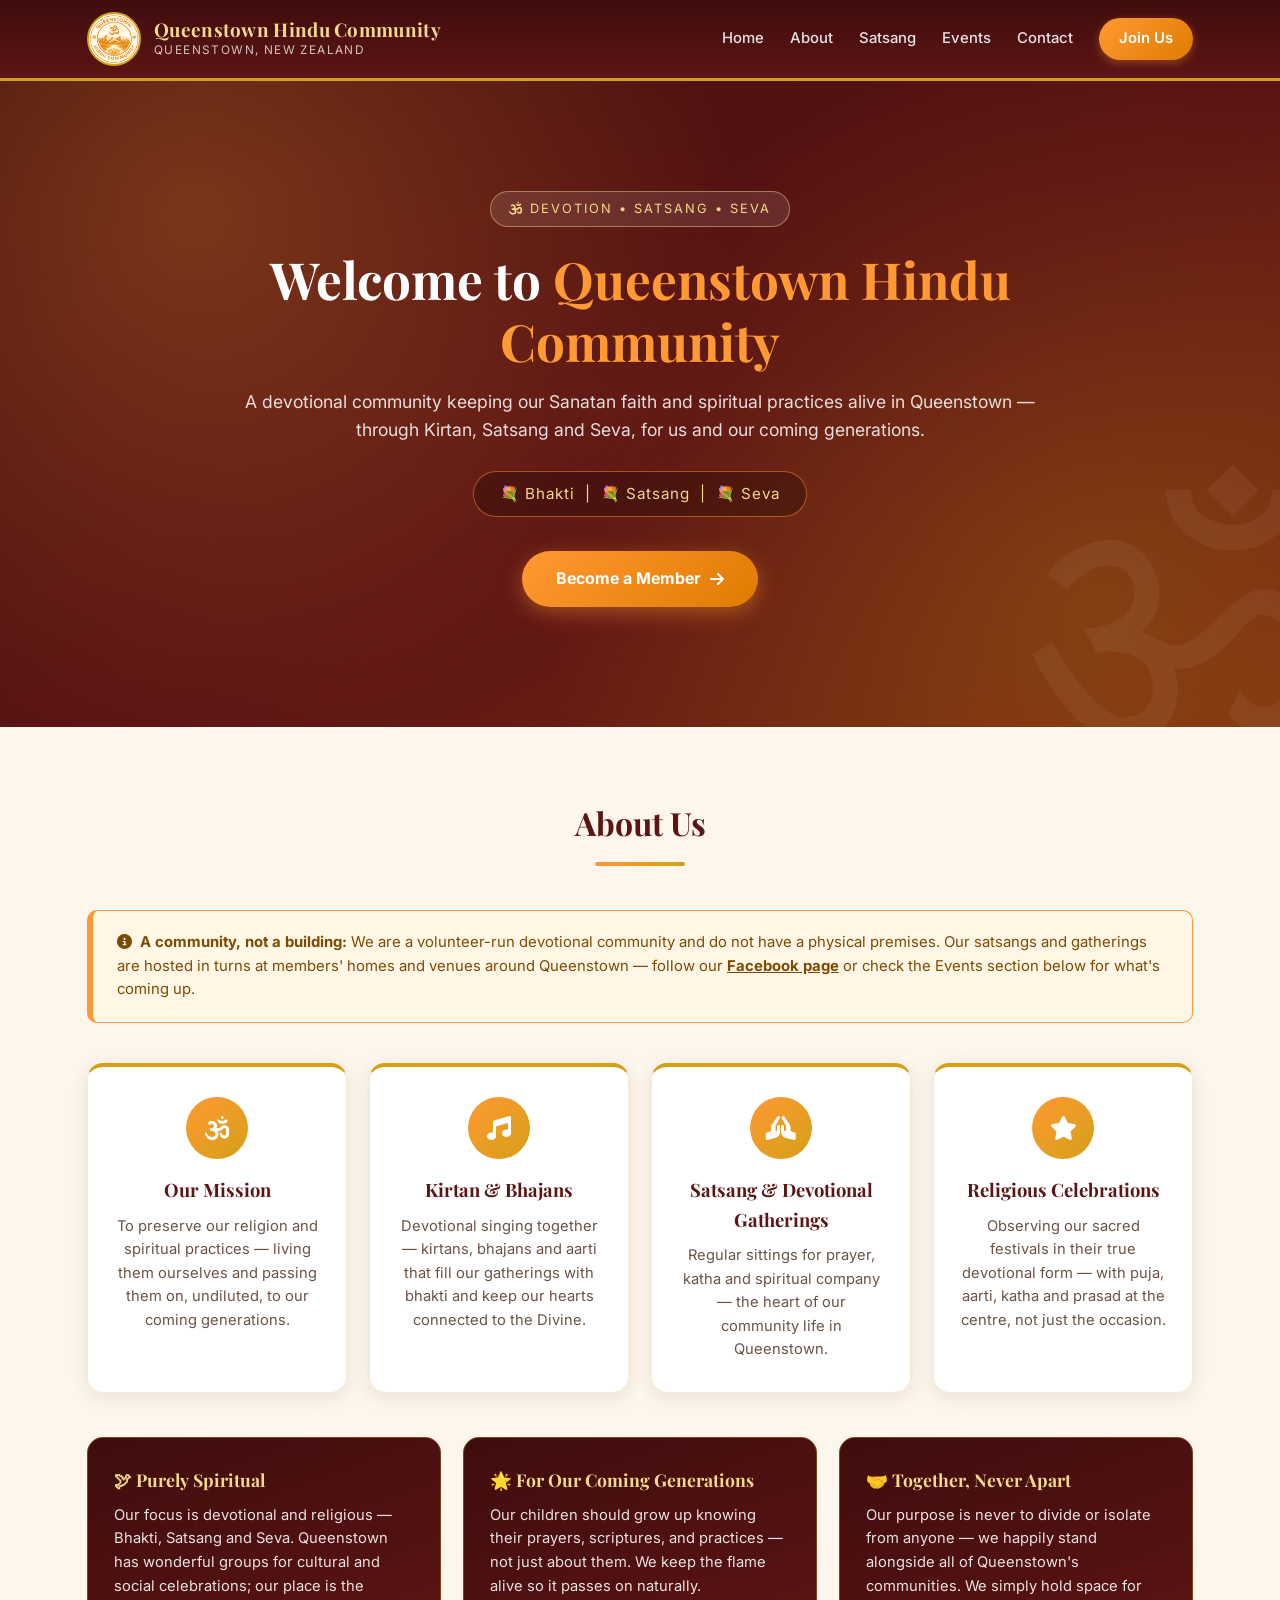
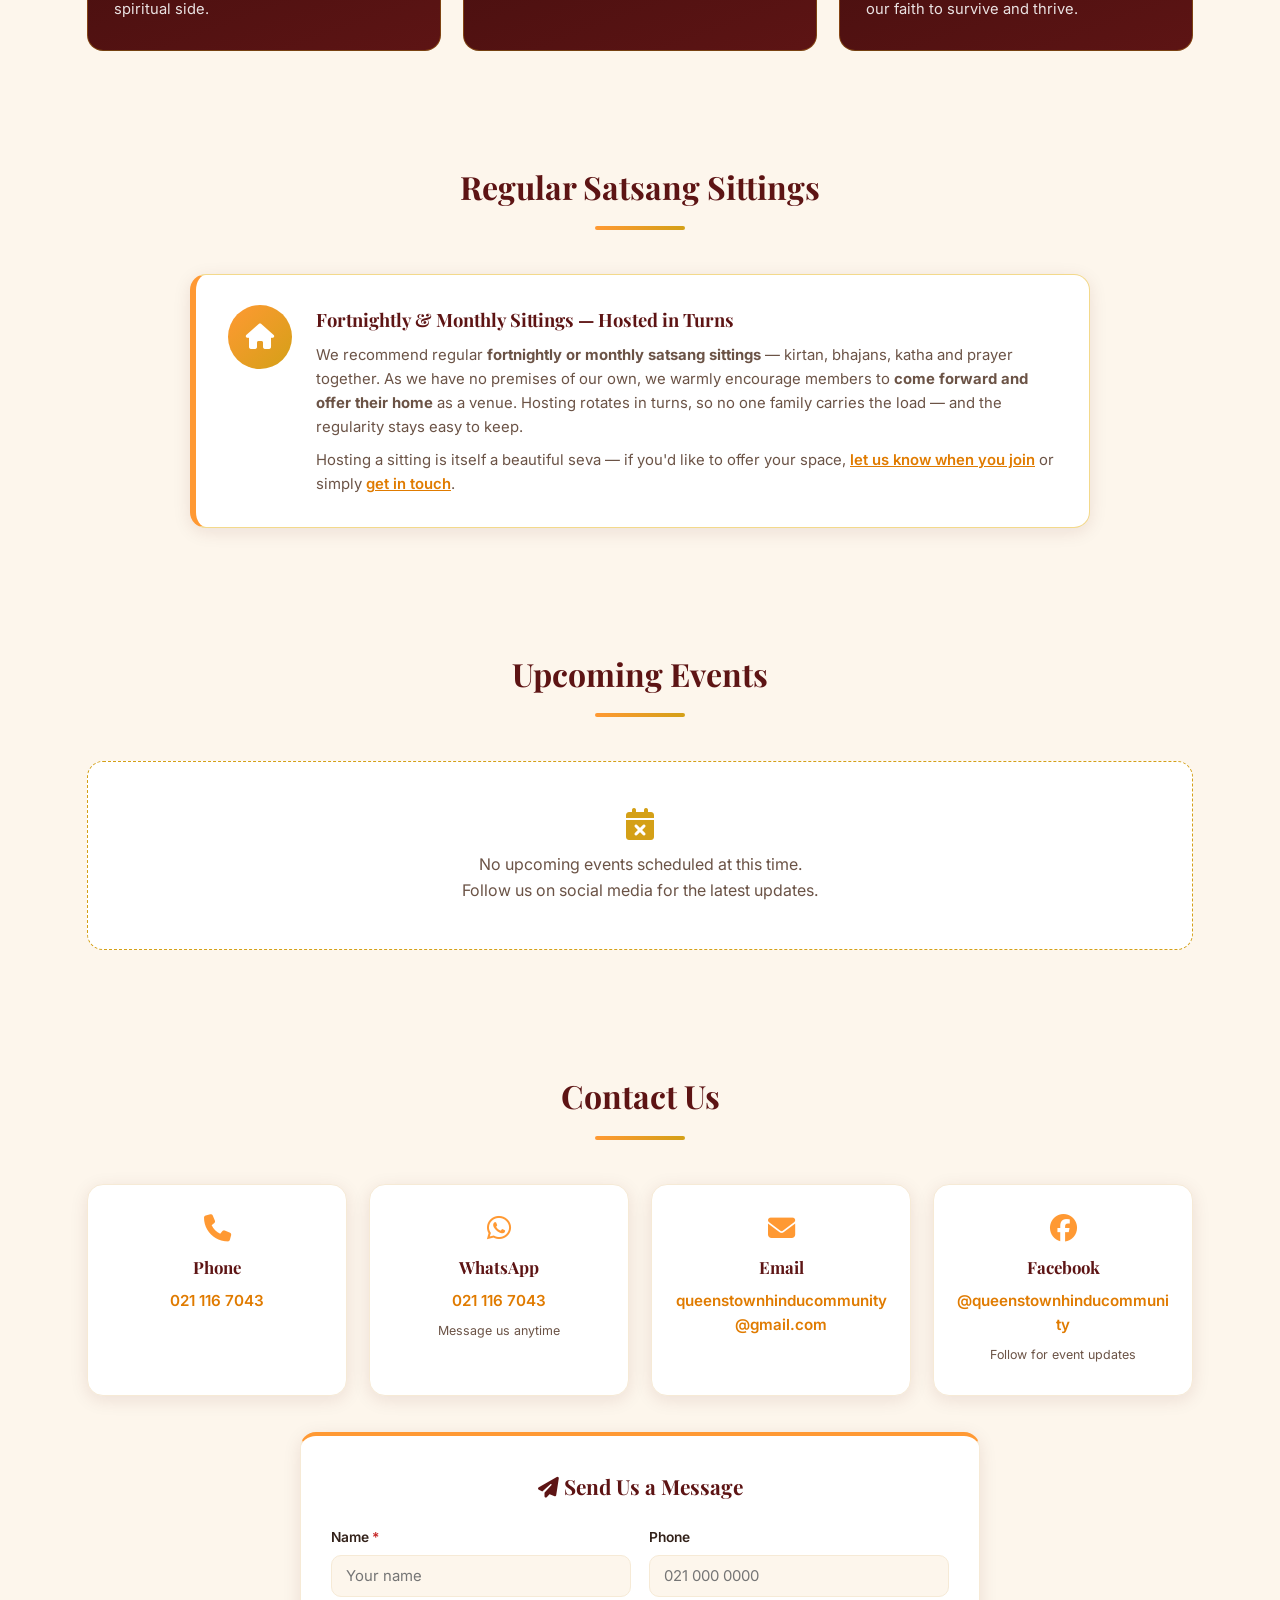
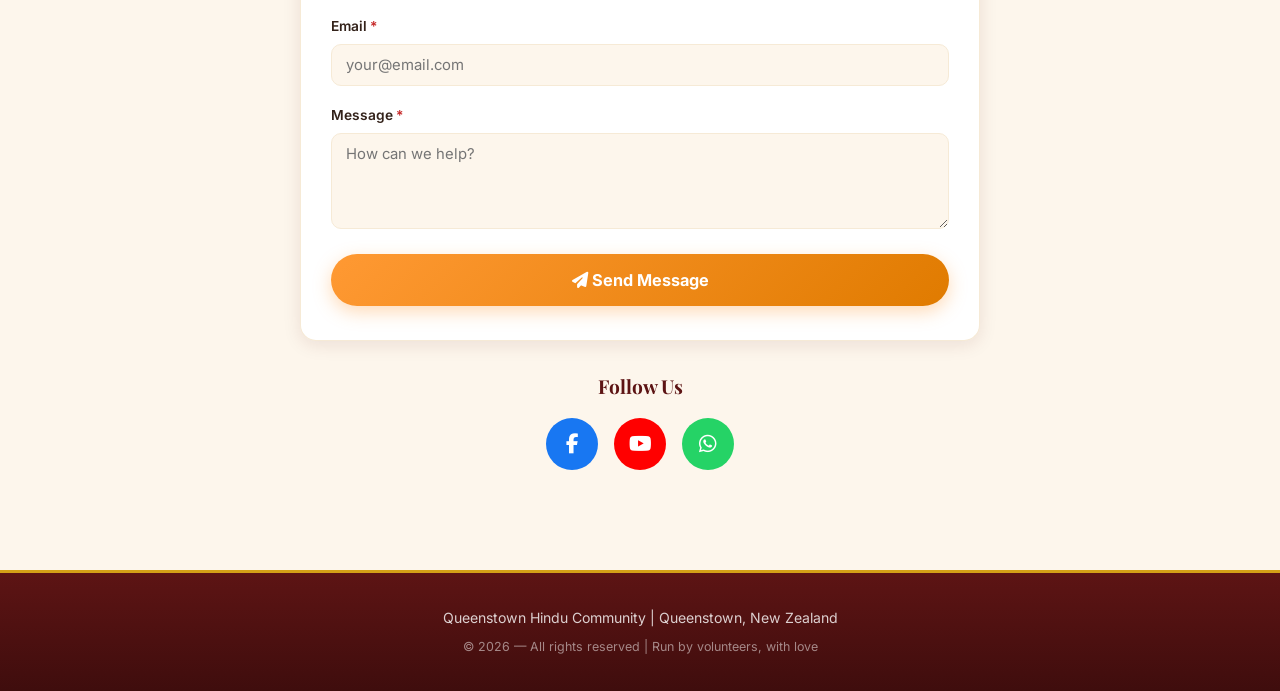
==== index.html @ 693d2338 "Initial commit: Queenstown Hindu Community website Static devotional community site for Queenstown H" ====
<!DOCTYPE html>
<html lang="en">
<head>
  <meta charset="UTF-8">
  <meta name="viewport" content="width=device-width, initial-scale=1.0">
  <title>Queenstown Hindu Community | Hindu Community Group in Queenstown NZ</title>
  <meta name="description" content="Queenstown Hindu Community — a devotional Hindu community in Queenstown, New Zealand. Kirtan, Satsang, Seva and religious celebrations, keeping our faith and practices alive for coming generations.">
  <meta name="keywords" content="Hindu Community Queenstown, Hindu Queenstown, Satsang Queenstown, Kirtan Queenstown, Bhajan Queenstown, Hindu temple Queenstown, Puja Queenstown, Hindu New Zealand">
  <meta name="author" content="Queenstown Hindu Community">
  <meta name="robots" content="index, follow">
  <meta name="theme-color" content="#3f0d0d">
  <!-- Open Graph -->
  <meta property="og:title" content="Queenstown Hindu Community">
  <meta property="og:description" content="A devotional Hindu community in Queenstown, New Zealand — Kirtan, Satsang, Seva and religious celebrations.">
  <meta property="og:type" content="website">
  <meta property="og:locale" content="en_NZ">
  <link rel="stylesheet" href="styles.css">
  <link rel="stylesheet" href="https://cdnjs.cloudflare.com/ajax/libs/font-awesome/6.4.0/css/all.min.css">
  <link href="https://fonts.googleapis.com/css2?family=Playfair+Display:wght@500;600;700&family=Inter:wght@300;400;500;600;700&display=swap" rel="stylesheet">
  <link rel="icon" type="image/png" href="logo.png">
</head>
<body>

  <!-- Navigation -->
  <nav class="navbar">
    <div class="nav-container">
      <div class="logo-container">
        <img src="logo.png" alt="Queenstown Hindu Community Logo" class="logo-img"
             onerror="if(!this.dataset.f){this.dataset.f=1;this.src='logo.jpg';}else{this.style.display='none';}">
        <div class="site-title">
          <h1>Queenstown Hindu Community</h1>
          <p>Queenstown, New Zealand</p>
        </div>
      </div>
      <button class="mobile-menu-btn" id="mobileMenuBtn" aria-label="Toggle menu">
        <i class="fas fa-bars"></i>
      </button>
      <div class="nav-links" id="navLinks">
        <a href="#home">Home</a>
        <a href="#about">About</a>
        <a href="#sittings">Satsang</a>
        <a href="#events">Events</a>
        <a href="#contact">Contact</a>
        <a href="form.html" class="nav-cta">Join Us</a>
      </div>
    </div>
  </nav>

  <!-- Hero -->
  <section id="home" class="hero">
    <div class="hero-content">
      <div class="hero-eyebrow">
        <i class="fas fa-om"></i> Devotion &bull; Satsang &bull; Seva
      </div>
      <h1>Welcome to <span>Queenstown Hindu Community</span></h1>
      <p>A devotional community keeping our Sanatan faith and spiritual practices alive in Queenstown &mdash; through Kirtan, Satsang and Seva, for us and our coming generations.</p>
      <div class="hero-badge">
        <span>&#128144;</span> Bhakti &nbsp;|&nbsp; <span>&#128144;</span> Satsang &nbsp;|&nbsp; <span>&#128144;</span> Seva
      </div>
      <br>
      <a href="form.html" class="hero-btn">
        Become a Member <i class="fas fa-arrow-right"></i>
      </a>
    </div>
  </section>

  <!-- About -->
  <div class="container" id="about">
    <div class="section-title">
      <h2>About Us</h2>
      <div class="title-border"></div>
    </div>

    <div class="address-warning">
      <i class="fas fa-circle-info"></i>
      <strong>&nbsp;A community, not a building:</strong>
      We are a volunteer-run devotional community and do not have a physical premises.
      Our satsangs and gatherings are hosted in turns at members' homes and venues around Queenstown &mdash; follow our
      <a href="https://facebook.com/queenstownhinducommunity" target="_blank" rel="noopener noreferrer" style="color:#7c4a00;font-weight:700;">Facebook page</a>
      or check the Events section below for what's coming up.
    </div>

    <div class="card-grid">
      <div class="card">
        <div class="card-icon"><i class="fas fa-om"></i></div>
        <h3>Our Mission</h3>
        <p>To preserve our religion and spiritual practices &mdash; living them ourselves and passing them on, undiluted, to our coming generations.</p>
      </div>
      <div class="card">
        <div class="card-icon"><i class="fas fa-music"></i></div>
        <h3>Kirtan &amp; Bhajans</h3>
        <p>Devotional singing together &mdash; kirtans, bhajans and aarti that fill our gatherings with bhakti and keep our hearts connected to the Divine.</p>
      </div>
      <div class="card">
        <div class="card-icon"><i class="fas fa-hands-praying"></i></div>
        <h3>Satsang &amp; Devotional Gatherings</h3>
        <p>Regular sittings for prayer, katha and spiritual company &mdash; the heart of our community life in Queenstown.</p>
      </div>
      <div class="card">
        <div class="card-icon"><i class="fas fa-star"></i></div>
        <h3>Religious Celebrations</h3>
        <p>Observing our sacred festivals in their true devotional form &mdash; with puja, aarti, katha and prasad at the centre, not just the occasion.</p>
      </div>
    </div>

    <div class="mission-vision">
      <div class="mv-box">
        <h3>&#128330; Purely Spiritual</h3>
        <p>Our focus is devotional and religious &mdash; Bhakti, Satsang and Seva. Queenstown has wonderful groups for cultural and social celebrations; our place is the spiritual side.</p>
      </div>
      <div class="mv-box">
        <h3>&#127775; For Our Coming Generations</h3>
        <p>Our children should grow up knowing their prayers, scriptures, and practices &mdash; not just about them. We keep the flame alive so it passes on naturally.</p>
      </div>
      <div class="mv-box">
        <h3>&#129309; Together, Never Apart</h3>
        <p>Our purpose is never to divide or isolate from anyone &mdash; we happily stand alongside all of Queenstown's communities. We simply hold space for our faith to survive and thrive.</p>
      </div>
    </div>
  </div>

  <!-- Regular Sittings -->
  <div class="container" id="sittings">
    <div class="section-title">
      <h2>Regular Satsang Sittings</h2>
      <div class="title-border"></div>
    </div>
    <div class="host-callout">
      <div class="host-callout-icon"><i class="fas fa-home"></i></div>
      <div class="host-callout-text">
        <h3>Fortnightly &amp; Monthly Sittings &mdash; Hosted in Turns</h3>
        <p>
          We recommend regular <strong>fortnightly or monthly satsang sittings</strong> &mdash; kirtan, bhajans,
          katha and prayer together. As we have no premises of our own, we warmly encourage members to
          <strong>come forward and offer their home</strong> as a venue. Hosting rotates in turns, so no one
          family carries the load &mdash; and the regularity stays easy to keep.
        </p>
        <p style="margin-top:10px;">
          Hosting a sitting is itself a beautiful seva &mdash; if you'd like to offer your space,
          <a href="form.html">let us know when you join</a> or simply <a href="#contact">get in touch</a>.
        </p>
      </div>
    </div>
  </div>

  <!-- Events -->
  <div class="container" id="events">
    <div class="section-title">
      <h2>Upcoming Events</h2>
      <div class="title-border"></div>
    </div>
    <div id="eventsContainer" class="events-grid">
      <div class="loading-spinner"><i class="fas fa-spinner fa-spin"></i> Loading events&hellip;</div>
    </div>
  </div>

  <!-- Lightbox -->
  <div id="lightboxModal" class="lightbox">
    <button class="lightbox-close" id="lightboxClose">&times;</button>
    <img class="lightbox-content" id="lightboxImage" alt="Event poster">
  </div>

  <!-- Contact -->
  <div class="container" id="contact">
    <div class="section-title">
      <h2>Contact Us</h2>
      <div class="title-border"></div>
    </div>
    <div class="contact-wrapper">
      <div class="contact-info-grid">
        <div class="contact-card">
          <i class="fas fa-phone"></i>
          <h3>Phone</h3>
          <p><a href="tel:+64211167043">021 116 7043</a></p>
        </div>
        <div class="contact-card">
          <i class="fab fa-whatsapp"></i>
          <h3>WhatsApp</h3>
          <p><a href="https://wa.me/64211167043" target="_blank" rel="noopener noreferrer">021 116 7043</a></p>
          <small>Message us anytime</small>
        </div>
        <div class="contact-card">
          <i class="fas fa-envelope"></i>
          <h3>Email</h3>
          <p><a href="mailto:queenstownhinducommunity@gmail.com">queenstownhinducommunity@gmail.com</a></p>
        </div>
        <div class="contact-card">
          <i class="fab fa-facebook"></i>
          <h3>Facebook</h3>
          <p><a href="https://facebook.com/queenstownhinducommunity" target="_blank" rel="noopener noreferrer">@queenstownhinducommunity</a></p>
          <small>Follow for event updates</small>
        </div>
      </div>

      <!-- Contact form -->
      <div class="contact-form-box">
        <h3><i class="fas fa-paper-plane"></i> Send Us a Message</h3>
        <form id="contactForm" novalidate>
          <!-- TODO: replace with your Web3Forms access key for queenstownhinducommunity@gmail.com (free at web3forms.com) -->
          <input type="hidden" name="access_key" value="YOUR_WEB3FORMS_ACCESS_KEY_HERE">
          <input type="hidden" name="subject" value="Website Contact — Queenstown Hindu Community">
          <input type="hidden" name="from_name" value="QHC Website Contact Form">
          <input type="checkbox" name="botcheck" style="display:none" tabindex="-1" autocomplete="off">

          <div class="form-grid">
            <div class="form-field">
              <label for="cName">Name <span class="req">*</span></label>
              <input type="text" id="cName" name="Name" placeholder="Your name" required>
            </div>
            <div class="form-field">
              <label for="cPhone">Phone</label>
              <input type="tel" id="cPhone" name="Phone" placeholder="021 000 0000">
            </div>
            <div class="form-field field-full">
              <label for="cEmail">Email <span class="req">*</span></label>
              <input type="email" id="cEmail" name="Email" placeholder="your@email.com" required>
            </div>
            <div class="form-field field-full">
              <label for="cMsg">Message <span class="req">*</span></label>
              <textarea id="cMsg" name="Message" rows="4" placeholder="How can we help?" required></textarea>
            </div>
          </div>
          <br>
          <button type="submit" class="submit-btn" id="contactSubmitBtn">
            <i class="fas fa-paper-plane"></i> Send Message
          </button>

          <div class="result-msg success" id="contactSuccessMsg">
            <i class="fas fa-check-circle"></i>
            <strong>Message Sent!</strong>
            Thank you for getting in touch &mdash; we'll reply as soon as we can.
          </div>
          <div class="result-msg error" id="contactErrorMsg">
            <i class="fas fa-exclamation-circle"></i>
            <strong>Message Failed</strong>
            Something went wrong. Please try again, or email us directly at
            <a href="mailto:queenstownhinducommunity@gmail.com">queenstownhinducommunity@gmail.com</a>
          </div>
        </form>
      </div>

      <div class="social-section">
        <h3>Follow Us</h3>
        <div class="social-icons">
          <a href="https://facebook.com/queenstownhinducommunity" target="_blank" rel="noopener noreferrer" class="social-icon facebook" aria-label="Facebook">
            <i class="fab fa-facebook-f"></i>
          </a>
          <a href="https://www.youtube.com/@QueenstownHinduCommunity" target="_blank" rel="noopener noreferrer" class="social-icon youtube" aria-label="YouTube">
            <i class="fab fa-youtube"></i>
          </a>
          <a href="https://wa.me/64211167043" target="_blank" rel="noopener noreferrer" class="social-icon whatsapp" aria-label="WhatsApp">
            <i class="fab fa-whatsapp"></i>
          </a>
        </div>
      </div>
    </div>
  </div>

  <!-- Footer -->
  <footer class="footer">
    <p>Queenstown Hindu Community | Queenstown, New Zealand</p>
    <p class="copyright">&copy; 2026 &mdash; All rights reserved | Run by volunteers, with love</p>
  </footer>

  <script src="script.js"></script>
  <script>
    // Contact form — Web3Forms AJAX, inline result
    document.getElementById('contactForm').addEventListener('submit', async function (e) {
      e.preventDefault();
      const form = this;
      const btn = document.getElementById('contactSubmitBtn');
      const okEl = document.getElementById('contactSuccessMsg');
      const errEl = document.getElementById('contactErrorMsg');
      okEl.style.display = 'none';
      errEl.style.display = 'none';
      if (!form.checkValidity()) { form.reportValidity(); return; }
      btn.disabled = true;
      btn.innerHTML = '<i class="fas fa-spinner fa-spin"></i> Sending&hellip;';
      try {
        const object = {};
        new FormData(form).forEach((val, key) => { object[key] = val; });
        const res = await fetch('https://api.web3forms.com/submit', {
          method: 'POST',
          headers: { 'Content-Type': 'application/json', 'Accept': 'application/json' },
          body: JSON.stringify(object)
        });
        const data = await res.json();
        if (!data.success) throw new Error(data.message || 'Failed');
        okEl.style.display = 'block';
        form.reset();
        btn.disabled = false;
        btn.innerHTML = '<i class="fas fa-paper-plane"></i> Send Message';
      } catch (err) {
        errEl.style.display = 'block';
        btn.disabled = false;
        btn.innerHTML = '<i class="fas fa-paper-plane"></i> Try Again';
      }
    });
  </script>
</body>
</html>
---- styles.css ----
/* =====================================================
   Queenstown Hindu Community — styles.css
   Theme: warm saffron / deep maroon / gold — temple-inspired
   ===================================================== */

:root {
  --maroon:      #5d1414;
  --maroon-dark: #3f0d0d;
  --saffron:     #ff9933;
  --saffron-dk:  #e07b00;
  --gold:        #d4a017;
  --gold-lt:     #f3d98b;
  --cream:       #fdf6ec;
  --cream-dk:    #f6ead6;
  --ink:         #33221a;
  --ink-soft:    #6b5346;
  --white:       #ffffff;
  --success:     #2e7d32;
  --success-lt:  #e8f5e9;
  --error:       #c62828;
  --error-lt:    #ffebee;
  --radius:      10px;
  --radius-lg:   16px;
  --shadow:      0 4px 18px rgba(93, 20, 20, .10);
  --shadow-lg:   0 10px 34px rgba(93, 20, 20, .18);
}

* { margin: 0; padding: 0; box-sizing: border-box; }

html { scroll-behavior: smooth; }

body {
  font-family: 'Inter', system-ui, -apple-system, sans-serif;
  background: var(--cream);
  color: var(--ink);
  line-height: 1.6;
}

h1, h2, h3, .site-title h1 {
  font-family: 'Playfair Display', Georgia, serif;
}

/* ── Navbar ─────────────────────────────────────────── */
.navbar {
  background: linear-gradient(180deg, var(--maroon-dark), var(--maroon));
  border-bottom: 3px solid var(--gold);
  position: sticky;
  top: 0;
  z-index: 100;
}

.nav-container {
  max-width: 1150px;
  margin: 0 auto;
  padding: 12px 22px;
  display: flex;
  align-items: center;
  justify-content: space-between;
  gap: 14px;
  position: relative;
}

.logo-container {
  display: flex;
  align-items: center;
  gap: 13px;
  min-width: 0;
}

.logo-img {
  width: 54px;
  height: 54px;
  border-radius: 50%;
  background: var(--white);
  border: 2px solid var(--gold);
  object-fit: cover;
  flex-shrink: 0;
}

.site-title h1 {
  color: var(--gold-lt);
  font-size: 1.18rem;
  line-height: 1.25;
  font-weight: 700;
  letter-spacing: .3px;
}

.site-title p {
  color: rgba(255, 255, 255, .75);
  font-size: .74rem;
  letter-spacing: 1.4px;
  text-transform: uppercase;
}

.nav-links {
  display: flex;
  align-items: center;
  gap: 26px;
}

.nav-links a {
  color: rgba(255, 255, 255, .88);
  text-decoration: none;
  font-size: .93rem;
  font-weight: 500;
  transition: color .2s;
}

.nav-links a:hover { color: var(--saffron); }

.nav-links a.nav-cta {
  background: linear-gradient(135deg, var(--saffron), var(--saffron-dk));
  color: var(--white);
  padding: 9px 20px;
  border-radius: 999px;
  font-weight: 600;
  box-shadow: 0 3px 10px rgba(255, 153, 51, .35);
}

.nav-links a.nav-cta:hover { filter: brightness(1.08); color: var(--white); }

.mobile-menu-btn {
  display: none;
  background: none;
  border: none;
  color: var(--gold-lt);
  font-size: 1.5rem;
  cursor: pointer;
}

/* ── Hero ───────────────────────────────────────────── */
.hero {
  position: relative;
  background:
    radial-gradient(circle at 15% 20%, rgba(255, 153, 51, .28), transparent 45%),
    radial-gradient(circle at 85% 80%, rgba(212, 160, 23, .22), transparent 45%),
    linear-gradient(150deg, var(--maroon-dark) 0%, var(--maroon) 55%, #7a2c10 100%);
  color: var(--white);
  text-align: center;
  padding: 110px 24px 120px;
  overflow: hidden;
}

.hero::before {
  content: '\0950';           /* Om symbol watermark */
  position: absolute;
  right: -40px;
  bottom: -70px;
  font-size: 22rem;
  color: rgba(255, 255, 255, .05);
  font-family: Georgia, serif;
  pointer-events: none;
  line-height: 1;
}

.hero-overlay { display: none; }

.hero-content { position: relative; max-width: 820px; margin: 0 auto; }

.hero-eyebrow {
  display: inline-block;
  background: rgba(255, 255, 255, .1);
  border: 1px solid rgba(243, 217, 139, .45);
  color: var(--gold-lt);
  font-size: .8rem;
  letter-spacing: 2px;
  text-transform: uppercase;
  padding: 7px 18px;
  border-radius: 999px;
  margin-bottom: 22px;
}

.hero h1 {
  font-size: clamp(2rem, 5vw, 3.2rem);
  font-weight: 700;
  margin-bottom: 16px;
  line-height: 1.2;
}

.hero h1 span { color: var(--saffron); }

.hero p {
  font-size: 1.1rem;
  color: rgba(255, 255, 255, .85);
  margin-bottom: 26px;
}

.hero-badge {
  display: inline-block;
  background: rgba(0, 0, 0, .25);
  border: 1px solid rgba(255, 153, 51, .5);
  border-radius: 999px;
  padding: 10px 26px;
  font-size: .95rem;
  color: var(--gold-lt);
  letter-spacing: 1px;
  margin-bottom: 34px;
}

.hero-badge span { color: var(--saffron); }

.hero-btn {
  display: inline-flex;
  align-items: center;
  gap: 10px;
  background: linear-gradient(135deg, var(--saffron), var(--saffron-dk));
  color: var(--white);
  text-decoration: none;
  font-weight: 700;
  font-size: 1rem;
  padding: 15px 34px;
  border-radius: 999px;
  box-shadow: 0 6px 20px rgba(255, 153, 51, .4);
  transition: transform .2s, box-shadow .2s;
}

.hero-btn:hover { transform: translateY(-2px); box-shadow: 0 10px 26px rgba(255, 153, 51, .5); }

/* ── Sections ───────────────────────────────────────── */
.container {
  max-width: 1150px;
  margin: 0 auto;
  padding: 70px 22px 20px;
}

.section-title { text-align: center; margin-bottom: 44px; }

.section-title h2 {
  font-size: 2rem;
  color: var(--maroon);
  font-weight: 700;
}

.title-border {
  width: 90px;
  height: 4px;
  margin: 14px auto 0;
  border-radius: 4px;
  background: linear-gradient(90deg, var(--saffron), var(--gold));
}

/* ── Cards ──────────────────────────────────────────── */
.card-grid {
  display: grid;
  grid-template-columns: repeat(auto-fit, minmax(240px, 1fr));
  gap: 22px;
  margin-bottom: 44px;
}

.card {
  background: var(--white);
  border: 1px solid var(--cream-dk);
  border-top: 4px solid var(--gold);
  border-radius: var(--radius-lg);
  padding: 30px 24px;
  text-align: center;
  box-shadow: var(--shadow);
  transition: transform .2s, box-shadow .2s;
}

.card:hover { transform: translateY(-4px); box-shadow: var(--shadow-lg); }

.card-icon {
  width: 62px;
  height: 62px;
  margin: 0 auto 16px;
  border-radius: 50%;
  background: linear-gradient(135deg, var(--saffron), var(--gold));
  color: var(--white);
  display: flex;
  align-items: center;
  justify-content: center;
  font-size: 1.5rem;
}

.card h3 { color: var(--maroon); font-size: 1.15rem; margin-bottom: 10px; }

.card p { color: var(--ink-soft); font-size: .92rem; }

/* ── Mission / values boxes ─────────────────────────── */
.mission-vision {
  display: grid;
  grid-template-columns: repeat(auto-fit, minmax(280px, 1fr));
  gap: 22px;
  margin-bottom: 20px;
}

.mv-box {
  background: linear-gradient(160deg, var(--maroon-dark), var(--maroon));
  color: rgba(255, 255, 255, .88);
  border-radius: var(--radius-lg);
  padding: 28px 26px;
  border: 1px solid rgba(212, 160, 23, .35);
}

.mv-box h3 { color: var(--gold-lt); font-size: 1.1rem; margin-bottom: 10px; }

.mv-box p { font-size: .92rem; }

/* ── Notice banner ──────────────────────────────────── */
.address-warning {
  background: #fff6e6;
  border: 1.5px solid var(--saffron);
  border-left: 6px solid var(--saffron);
  border-radius: var(--radius);
  padding: 20px 24px;
  margin-bottom: 40px;
  font-size: .93rem;
  color: #7c4a00;
}

/* ── Events ─────────────────────────────────────────── */
.events-grid {
  display: grid;
  grid-template-columns: repeat(auto-fit, minmax(280px, 1fr));
  gap: 24px;
  margin-bottom: 30px;
}

.event-card {
  background: var(--white);
  border-radius: var(--radius-lg);
  overflow: hidden;
  border: 1px solid var(--cream-dk);
  box-shadow: var(--shadow);
  cursor: pointer;
  transition: transform .2s, box-shadow .2s;
}

.event-card:hover { transform: translateY(-4px); box-shadow: var(--shadow-lg); }

.event-card img { width: 100%; display: block; }

.event-label {
  padding: 13px 16px;
  font-size: .85rem;
  font-weight: 600;
  color: var(--maroon);
  background: var(--cream-dk);
  text-align: center;
  letter-spacing: .5px;
}

.no-events {
  grid-column: 1 / -1;
  text-align: center;
  padding: 46px 20px;
  background: var(--white);
  border: 1.5px dashed var(--gold);
  border-radius: var(--radius-lg);
  color: var(--ink-soft);
}

.no-events i { font-size: 2rem; color: var(--gold); margin-bottom: 12px; }

.loading-spinner {
  grid-column: 1 / -1;
  text-align: center;
  padding: 40px;
  color: var(--ink-soft);
}

/* ── Lightbox ───────────────────────────────────────── */
.lightbox {
  display: none;
  position: fixed;
  inset: 0;
  background: rgba(20, 5, 5, .92);
  z-index: 300;
  align-items: center;
  justify-content: center;
  padding: 30px;
}

.lightbox.active { display: flex; }

.lightbox-content { max-width: 92%; max-height: 88vh; border-radius: 8px; }

.lightbox-close {
  position: absolute;
  top: 18px;
  right: 26px;
  background: none;
  border: none;
  color: var(--white);
  font-size: 2.4rem;
  cursor: pointer;
}

/* ── Contact ────────────────────────────────────────── */
.contact-wrapper { margin-bottom: 30px; }

.contact-info-grid {
  display: grid;
  grid-template-columns: repeat(auto-fit, minmax(240px, 1fr));
  gap: 22px;
  margin-bottom: 36px;
}

.contact-card {
  background: var(--white);
  border: 1px solid var(--cream-dk);
  border-radius: var(--radius-lg);
  padding: 30px 22px;
  text-align: center;
  box-shadow: var(--shadow);
}

.contact-card i {
  font-size: 1.7rem;
  color: var(--saffron);
  margin-bottom: 12px;
}

.contact-card h3 { color: var(--maroon); font-size: 1.05rem; margin-bottom: 8px; }

.contact-card p { font-size: .95rem; color: var(--ink-soft); word-break: break-word; }

.contact-card a { color: var(--saffron-dk); text-decoration: none; font-weight: 600; }

.contact-card a:hover { text-decoration: underline; }

.contact-card small { display: block; margin-top: 8px; color: var(--ink-soft); font-size: .78rem; }

.social-section { text-align: center; margin-bottom: 10px; }

.social-section h3 { color: var(--maroon); margin-bottom: 16px; font-size: 1.2rem; }

.social-icons { display: flex; justify-content: center; gap: 16px; }

.social-icon {
  width: 52px;
  height: 52px;
  border-radius: 50%;
  display: flex;
  align-items: center;
  justify-content: center;
  color: var(--white);
  font-size: 1.25rem;
  text-decoration: none;
  transition: transform .2s;
}

.social-icon:hover { transform: translateY(-3px); }

.social-icon.facebook { background: #1877f2; }

.social-icon.youtube { background: #ff0000; }

.social-icon.whatsapp { background: #25d366; }

/* ── Satsang sittings callout ───────────────────────── */
.host-callout {
  display: flex;
  gap: 24px;
  align-items: flex-start;
  max-width: 900px;
  margin: 0 auto 30px;
  background: var(--white);
  border: 1.5px solid var(--gold-lt);
  border-left: 6px solid var(--saffron);
  border-radius: var(--radius-lg);
  padding: 30px 32px;
  box-shadow: var(--shadow);
}

.host-callout-icon {
  width: 64px;
  height: 64px;
  flex-shrink: 0;
  border-radius: 50%;
  background: linear-gradient(135deg, var(--saffron), var(--gold));
  color: var(--white);
  display: flex;
  align-items: center;
  justify-content: center;
  font-size: 1.6rem;
}

.host-callout-text h3 {
  color: var(--maroon);
  font-size: 1.15rem;
  margin-bottom: 10px;
}

.host-callout-text p {
  color: var(--ink-soft);
  font-size: .93rem;
}

.host-callout-text a {
  color: var(--saffron-dk);
  font-weight: 600;
}

@media (max-width: 640px) {
  .host-callout { flex-direction: column; align-items: center; text-align: center; }
}

/* ── Contact form ───────────────────────────────────── */
.contact-form-box {
  max-width: 680px;
  margin: 0 auto 30px;
  background: var(--white);
  border: 1px solid var(--cream-dk);
  border-top: 4px solid var(--saffron);
  border-radius: var(--radius-lg);
  padding: 34px 30px;
  box-shadow: var(--shadow);
}

.contact-form-box h3 {
  color: var(--maroon);
  text-align: center;
  margin-bottom: 22px;
  font-size: 1.3rem;
}

/* ── Forms (shared) ─────────────────────────────────── */
.page-header {
  background: linear-gradient(150deg, var(--maroon-dark), var(--maroon));
  color: var(--white);
  text-align: center;
  padding: 56px 24px 46px;
}

.page-header h2 { font-size: 2rem; color: var(--gold-lt); }

.page-header p { color: rgba(255, 255, 255, .8); margin-top: 8px; }

.page-header .title-border { margin-top: 18px; }

.form-wrap { max-width: 760px; margin: 40px auto 60px; padding: 0 22px; }

.fee-badge {
  display: flex;
  align-items: center;
  gap: 16px;
  background: var(--success-lt);
  border: 1.5px solid #a5d6a7;
  border-radius: var(--radius-lg);
  padding: 18px 22px;
  margin-bottom: 26px;
}

.fee-badge-icon { font-size: 1.8rem; }

.fee-badge-text strong { display: block; color: #1b5e20; font-size: 1rem; }

.fee-badge-text span { font-size: .85rem; color: #2e7d32; }

.form-section-block {
  background: var(--white);
  border: 1px solid var(--cream-dk);
  border-radius: var(--radius-lg);
  padding: 26px 26px 22px;
  margin-bottom: 22px;
  box-shadow: var(--shadow);
}

.form-section-block > h3 {
  color: var(--maroon);
  font-size: 1.08rem;
  margin-bottom: 18px;
  padding-bottom: 12px;
  border-bottom: 2px solid var(--cream-dk);
}

.form-section-block > h3 i { color: var(--saffron); margin-right: 8px; }

.form-grid {
  display: grid;
  grid-template-columns: 1fr 1fr;
  gap: 18px;
}

.form-grid.cols-3 { grid-template-columns: repeat(3, 1fr); }

.form-field { display: flex; flex-direction: column; }

.form-field.field-full { grid-column: 1 / -1; }

.form-field label {
  font-size: .86rem;
  font-weight: 600;
  color: var(--ink);
  margin-bottom: 7px;
}

.req { color: var(--error); }

.form-field input,
.form-field select,
.form-field textarea {
  font-family: inherit;
  font-size: .93rem;
  color: var(--ink);
  background: var(--cream);
  border: 1.5px solid var(--cream-dk);
  border-radius: var(--radius);
  padding: 11px 14px;
  transition: border-color .2s, box-shadow .2s;
}

.form-field input:focus,
.form-field select:focus,
.form-field textarea:focus {
  outline: none;
  border-color: var(--saffron);
  box-shadow: 0 0 0 3px rgba(255, 153, 51, .18);
}

.form-field small { margin-top: 6px; font-size: .76rem; color: var(--ink-soft); }

.radio-group { display: flex; flex-wrap: wrap; gap: 10px; }

.radio-pill {
  display: inline-flex;
  align-items: center;
  gap: 8px;
  border: 1.5px solid var(--cream-dk);
  border-radius: 999px;
  padding: 9px 16px;
  font-size: .87rem;
  cursor: pointer;
  background: var(--cream);
}

.radio-pill:has(input:checked) {
  border-color: var(--saffron);
  background: #fff3e0;
  color: var(--saffron-dk);
  font-weight: 600;
}

.checkbox-item {
  display: flex;
  align-items: flex-start;
  gap: 11px;
  padding: 9px 0;
  font-size: .9rem;
}

.checkbox-item input { margin-top: 4px; accent-color: var(--saffron-dk); width: 17px; height: 17px; flex-shrink: 0; }

.checkbox-item label { cursor: pointer; }

.privacy-block {
  background: var(--white);
  border: 1.5px solid var(--gold-lt);
  border-radius: var(--radius-lg);
  padding: 16px 22px;
}

.submit-btn {
  width: 100%;
  background: linear-gradient(135deg, var(--saffron), var(--saffron-dk));
  color: var(--white);
  border: none;
  border-radius: 999px;
  font-family: inherit;
  font-size: 1.02rem;
  font-weight: 700;
  padding: 16px;
  cursor: pointer;
  box-shadow: 0 6px 18px rgba(255, 153, 51, .35);
  transition: transform .2s, filter .2s;
}

.submit-btn:hover:not(:disabled) { transform: translateY(-2px); filter: brightness(1.06); }

.submit-btn:disabled { opacity: .65; cursor: not-allowed; }

/* Inline result messages */
.result-msg {
  display: none;
  border-radius: var(--radius-lg);
  padding: 20px 24px;
  margin-top: 20px;
  font-size: .95rem;
  line-height: 1.6;
  text-align: center;
}

.result-msg.success {
  background: var(--success-lt);
  border: 1.5px solid #a5d6a7;
  color: #1b5e20;
}

.result-msg.error {
  background: var(--error-lt);
  border: 1.5px solid #ef9a9a;
  color: #7f0000;
}

.result-msg i { font-size: 1.6rem; display: block; margin-bottom: 10px; }

.result-msg strong { display: block; font-size: 1.05rem; margin-bottom: 6px; }

/* ── Success page ───────────────────────────────────── */
.success-wrap {
  max-width: 640px;
  margin: 70px auto;
  padding: 0 22px;
  text-align: center;
}

.success-icon-ring {
  width: 90px;
  height: 90px;
  margin: 0 auto 26px;
  border-radius: 50%;
  background: var(--success-lt);
  border: 3px solid var(--success);
  color: var(--success);
  font-size: 2.2rem;
  display: flex;
  align-items: center;
  justify-content: center;
}

.success-wrap h2 { color: var(--maroon); font-size: 1.9rem; margin-bottom: 14px; }

.success-wrap > p { color: var(--ink-soft); margin-bottom: 30px; }

.success-info-box {
  background: var(--white);
  border: 1px solid var(--cream-dk);
  border-radius: var(--radius-lg);
  padding: 28px;
  text-align: left;
  box-shadow: var(--shadow);
  margin-bottom: 30px;
}

.success-info-box h3 { color: var(--maroon); margin-bottom: 16px; }

.success-info-box ul { list-style: none; }

.success-info-box li { display: flex; gap: 12px; padding: 8px 0; font-size: .92rem; color: var(--ink-soft); }

.success-info-box li i { color: var(--saffron); margin-top: 3px; }

.action-buttons { display: flex; justify-content: center; gap: 14px; flex-wrap: wrap; }

.btn-primary, .btn-secondary {
  display: inline-flex;
  align-items: center;
  gap: 9px;
  text-decoration: none;
  font-weight: 600;
  font-size: .93rem;
  padding: 12px 26px;
  border-radius: 999px;
}

.btn-primary { background: linear-gradient(135deg, var(--saffron), var(--saffron-dk)); color: var(--white); }

.btn-secondary { background: var(--white); color: var(--maroon); border: 1.5px solid var(--gold); }

/* ── Footer ─────────────────────────────────────────── */
.footer {
  background: linear-gradient(180deg, var(--maroon), var(--maroon-dark));
  border-top: 3px solid var(--gold);
  color: rgba(255, 255, 255, .8);
  text-align: center;
  padding: 34px 22px;
  font-size: .88rem;
  margin-top: 50px;
}

.footer .copyright { margin-top: 8px; font-size: .78rem; color: rgba(255, 255, 255, .5); }

.footer a { color: rgba(255, 255, 255, .65); }

/* ── Responsive ─────────────────────────────────────── */
@media (max-width: 860px) {
  .mobile-menu-btn { display: block; }

  .nav-links {
    display: none;
    position: absolute;
    top: 100%;
    left: 0;
    right: 0;
    flex-direction: column;
    align-items: stretch;
    gap: 0;
    background: var(--maroon-dark);
    border-bottom: 3px solid var(--gold);
    padding: 10px 0;
    z-index: 99;
  }

  .nav-links.active { display: flex; }

  .nav-links a { padding: 13px 26px; }

  .nav-links a.nav-cta { margin: 10px 22px; text-align: center; border-radius: var(--radius); }

  .site-title h1 { font-size: .98rem; }

  .hero { padding: 70px 20px 80px; }

  .form-grid, .form-grid.cols-3 { grid-template-columns: 1fr; }
}
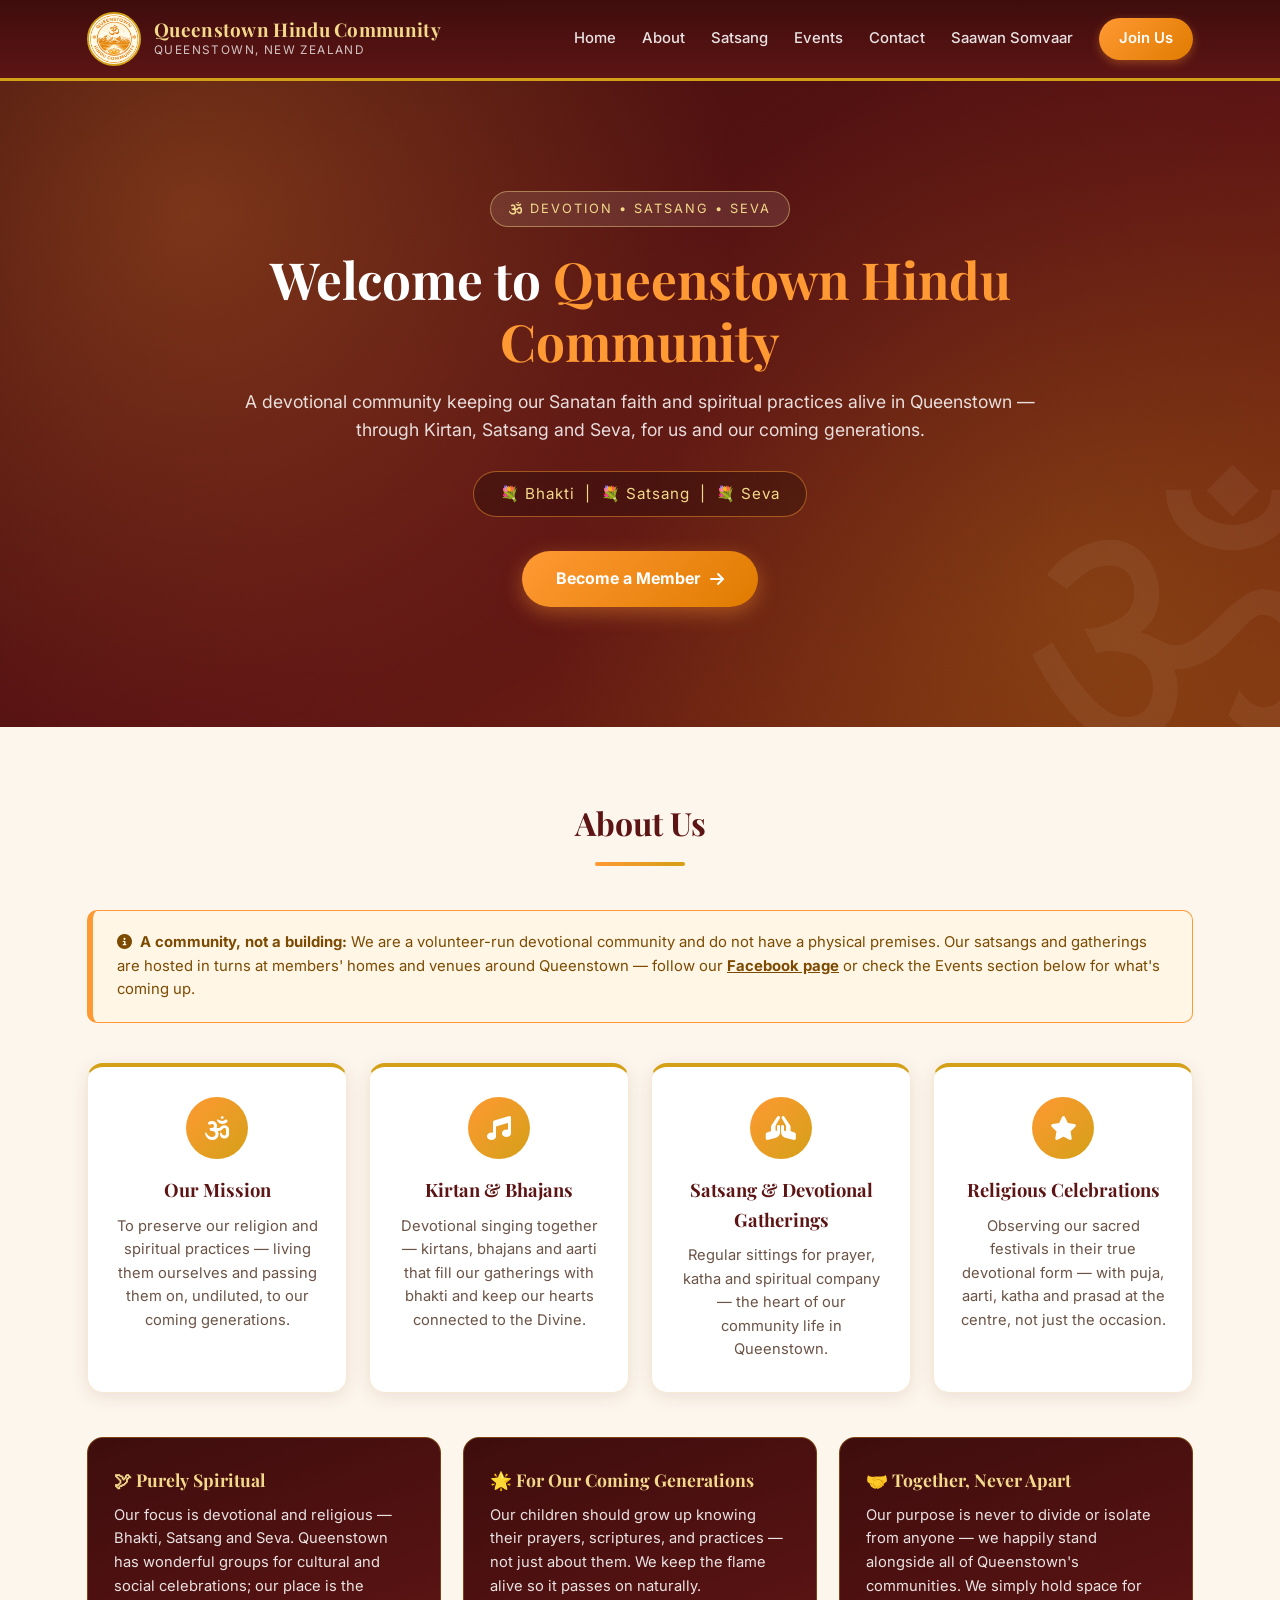
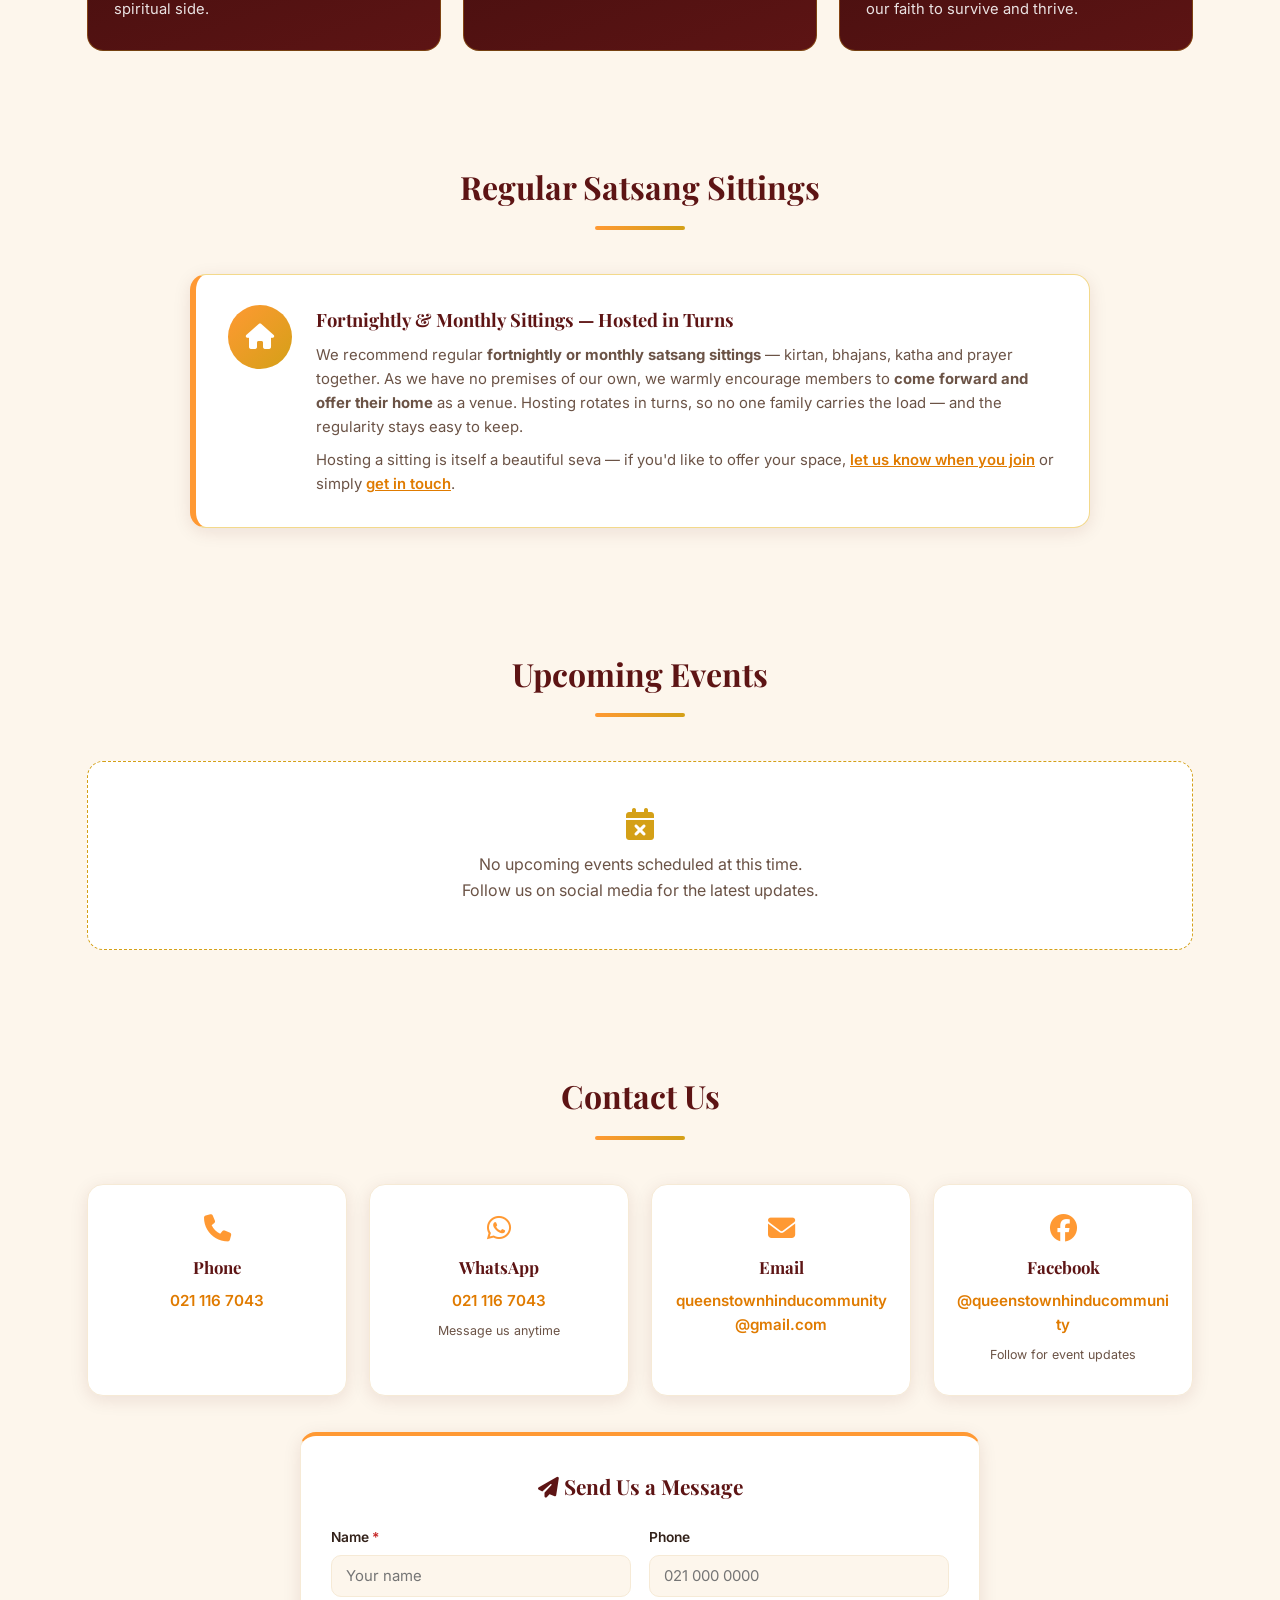
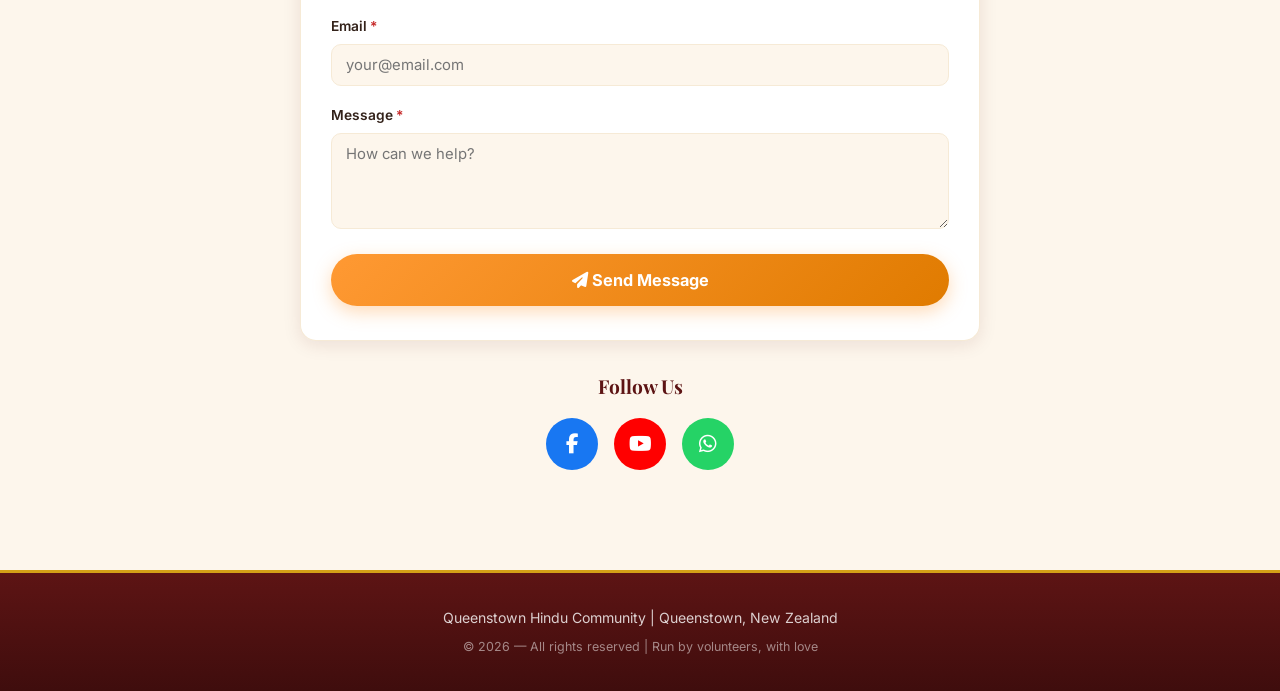
==== commit 0677cb25: "Add Saawan Somvaar Bhajan Sandhya lyrics site at /SaawanSomvaar Adds the TV-friendly lyrics companio" ====
--- a/index.html
+++ b/index.html
@@ -1,5 +1,5 @@
 <!DOCTYPE html>
-<html lang="en">
+<html lang="en-NZ">
 <head>
   <meta charset="UTF-8">
   <meta name="viewport" content="width=device-width, initial-scale=1.0">
@@ -9,11 +9,50 @@
   <meta name="author" content="Queenstown Hindu Community">
   <meta name="robots" content="index, follow">
   <meta name="theme-color" content="#3f0d0d">
+  <!-- ==========================================================
+       SITE URL — if you move to a custom domain, the base URL
+       appears here (canonical, og:url, og:image, JSON-LD),
+       plus sitemap.xml and robots.txt. Nowhere else.
+       ========================================================== -->
+  <link rel="canonical" href="https://queenstownhinducommunity.netlify.app/">
   <!-- Open Graph -->
-  <meta property="og:title" content="Queenstown Hindu Community">
+  <meta property="og:title" content="Queenstown Hindu Community | Devotional Hindu Community in Queenstown NZ">
   <meta property="og:description" content="A devotional Hindu community in Queenstown, New Zealand — Kirtan, Satsang, Seva and religious celebrations.">
   <meta property="og:type" content="website">
+  <meta property="og:site_name" content="Queenstown Hindu Community">
+  <meta property="og:url" content="https://queenstownhinducommunity.netlify.app/">
+  <meta property="og:image" content="https://queenstownhinducommunity.netlify.app/logo.png">
+  <meta property="og:image:alt" content="Queenstown Hindu Community logo">
   <meta property="og:locale" content="en_NZ">
+  <!-- Twitter Card -->
+  <meta name="twitter:card" content="summary">
+  <meta name="twitter:title" content="Queenstown Hindu Community">
+  <meta name="twitter:description" content="Kirtan, Satsang, Seva and religious celebrations in Queenstown, New Zealand.">
+  <meta name="twitter:image" content="https://queenstownhinducommunity.netlify.app/logo.png">
+  <!-- Structured Data: ReligiousOrganization -->
+  <script type="application/ld+json">
+  {
+    "@context": "https://schema.org",
+    "@type": "ReligiousOrganization",
+    "name": "Queenstown Hindu Community",
+    "alternateName": ["QHC", "Queenstown Hindu Community NZ"],
+    "url": "https://queenstownhinducommunity.netlify.app/",
+    "logo": "https://queenstownhinducommunity.netlify.app/logo.png",
+    "image": "https://queenstownhinducommunity.netlify.app/logo.png",
+    "description": "A devotional Hindu community in Queenstown, New Zealand. We hold Kirtan, Satsang, Seva and religious celebrations, keeping our faith and spiritual practices alive for our coming generations.",
+    "email": "queenstownhinducommunity@gmail.com",
+    "telephone": "+64211167043",
+    "areaServed": {
+      "@type": "Place",
+      "name": "Queenstown Lakes District, Otago, New Zealand"
+    },
+    "knowsLanguage": ["en", "hi"],
+    "sameAs": [
+      "https://www.facebook.com/queenstownhinducommunity",
+      "https://www.youtube.com/@QueenstownHinduCommunity"
+    ]
+  }
+  </script>
   <link rel="stylesheet" href="styles.css">
   <link rel="stylesheet" href="https://cdnjs.cloudflare.com/ajax/libs/font-awesome/6.4.0/css/all.min.css">
   <link href="https://fonts.googleapis.com/css2?family=Playfair+Display:wght@500;600;700&family=Inter:wght@300;400;500;600;700&display=swap" rel="stylesheet">
@@ -28,7 +67,7 @@
         <img src="logo.png" alt="Queenstown Hindu Community Logo" class="logo-img"
              onerror="if(!this.dataset.f){this.dataset.f=1;this.src='logo.jpg';}else{this.style.display='none';}">
         <div class="site-title">
-          <h1>Queenstown Hindu Community</h1>
+          <span class="brand-name">Queenstown Hindu Community</span>
           <p>Queenstown, New Zealand</p>
         </div>
       </div>
@@ -41,6 +80,7 @@
         <a href="#sittings">Satsang</a>
         <a href="#events">Events</a>
         <a href="#contact">Contact</a>
+        <a href="/SaawanSomvaar/">Saawan Somvaar</a>
         <a href="form.html" class="nav-cta">Join Us</a>
       </div>
     </div>
@@ -196,8 +236,8 @@
       <div class="contact-form-box">
         <h3><i class="fas fa-paper-plane"></i> Send Us a Message</h3>
         <form id="contactForm" novalidate>
-          <!-- TODO: replace with your Web3Forms access key for queenstownhinducommunity@gmail.com (free at web3forms.com) -->
-          <input type="hidden" name="access_key" value="YOUR_WEB3FORMS_ACCESS_KEY_HERE">
+          <!-- Web3Forms key — delivers to queenstownhinducommunity@gmail.com -->
+          <input type="hidden" name="access_key" value="e9e6f62a-c6ad-4835-8d02-8b5a0ebeff45">
           <input type="hidden" name="subject" value="Website Contact — Queenstown Hindu Community">
           <input type="hidden" name="from_name" value="QHC Website Contact Form">
           <input type="checkbox" name="botcheck" style="display:none" tabindex="-1" autocomplete="off">
--- a/styles.css
+++ b/styles.css
@@ -36,7 +36,7 @@
   line-height: 1.6;
 }
 
-h1, h2, h3, .site-title h1 {
+h1, h2, h3, .site-title .brand-name {
   font-family: 'Playfair Display', Georgia, serif;
 }
 
@@ -77,7 +77,8 @@
   flex-shrink: 0;
 }
 
-.site-title h1 {
+.site-title .brand-name {
+  display: block;
   color: var(--gold-lt);
   font-size: 1.18rem;
   line-height: 1.25;
@@ -524,7 +525,7 @@
   padding: 56px 24px 46px;
 }
 
-.page-header h2 { font-size: 2rem; color: var(--gold-lt); }
+.page-header h1 { font-size: 2rem; color: var(--gold-lt); }
 
 .page-header p { color: rgba(255, 255, 255, .8); margin-top: 8px; }
 
@@ -720,7 +721,7 @@
   justify-content: center;
 }
 
-.success-wrap h2 { color: var(--maroon); font-size: 1.9rem; margin-bottom: 14px; }
+.success-wrap h1 { color: var(--maroon); font-size: 1.9rem; margin-bottom: 14px; }
 
 .success-wrap > p { color: var(--ink-soft); margin-bottom: 30px; }
 
@@ -799,7 +800,7 @@
 
   .nav-links a.nav-cta { margin: 10px 22px; text-align: center; border-radius: var(--radius); }
 
-  .site-title h1 { font-size: .98rem; }
+  .site-title .brand-name { font-size: .98rem; }
 
   .hero { padding: 70px 20px 80px; }
 
